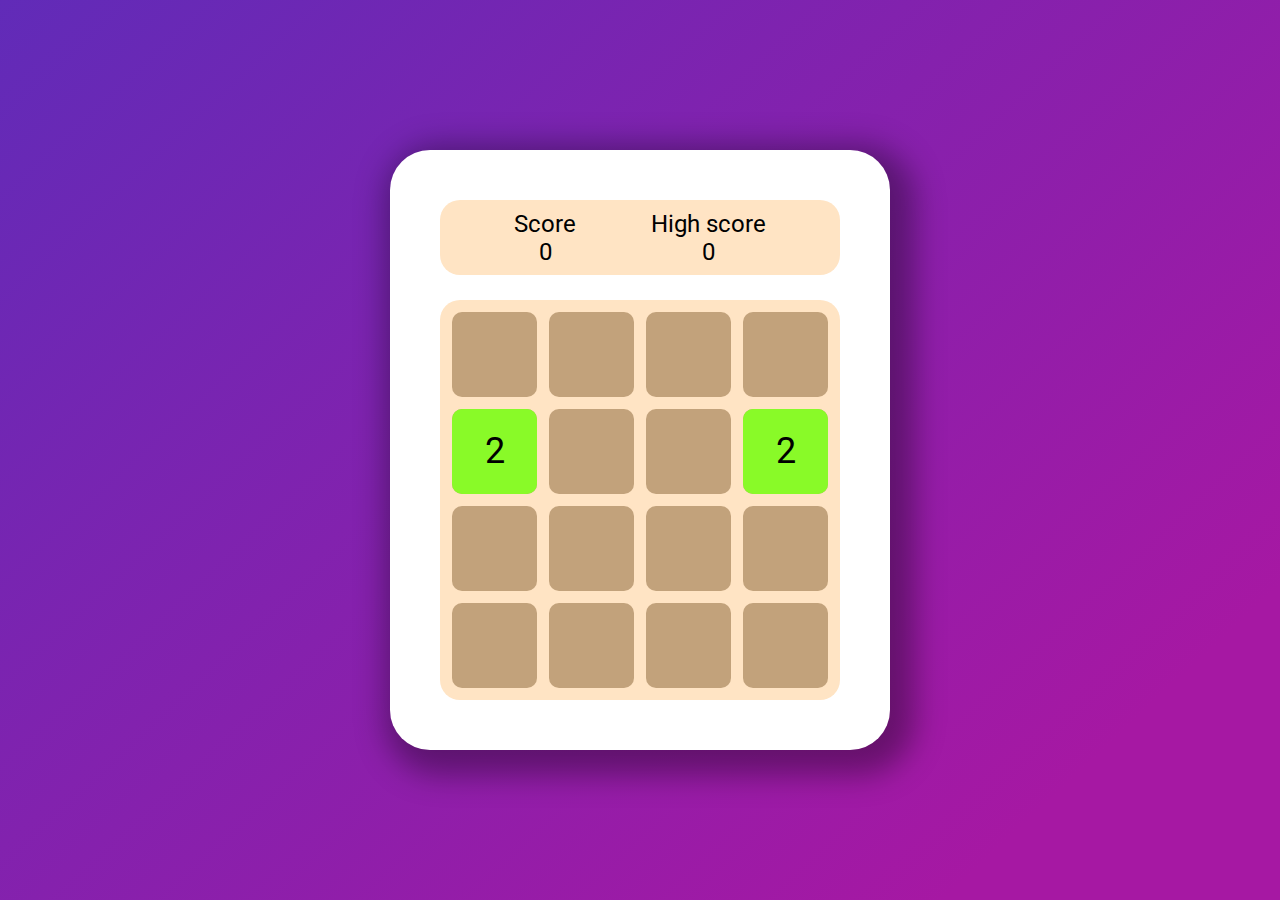
==== index.html @ 3ee7e167 "Версия 0.1" ====
<!DOCTYPE html>
<html lang="en">
  <head>
    <meta charset="UTF-8" />
    <meta name="viewport" content="width=device-width, initial-scale=1.0" />
    <link rel="stylesheet" href="index.css" />
    <link rel="preconnect" href="https://fonts.googleapis.com" />
    <link rel="preconnect" href="https://fonts.gstatic.com" crossorigin />
    <link
      href="https://fonts.googleapis.com/css2?family=Roboto&display=swap"
      rel="stylesheet"
    />
    <title>2048</title>
  </head>
  <body>
    <div id="gameWindow">
      <div id="score">
        <div>
          <span>Score</span>
          <span id="currentScore">0</span>
        </div>
        <div>
          <span>High score</span>
          <span id="highScore">0</span>
        </div>
      </div>
      <div id="gameBoard">
        <div id="gameCells"></div>
      </div>
    </div>
    <script src="index.js"></script>
  </body>
</html>
---- index.css ----
* {
  box-sizing: border-box;
  padding: 0;
  margin: 0;
  -webkit-user-select: none;
     -moz-user-select: none;
          user-select: none;
}

body {
  width: 100vw;
  height: 100vh;
  background: rgb(97, 43, 184);
  background: linear-gradient(137deg, rgb(97, 43, 184) 0%, rgb(166, 24, 163) 85%);
  background-size: contain;
  display: flex;
  flex-direction: column;
  justify-content: center;
  align-items: center;
  font-family: "Roboto", sans-serif;
}

#gameWindow {
  width: 500px;
  height: 600px;
  border-radius: 40px;
  overflow: hidden;
  background-color: white;
  box-shadow: 10px 10px 30px 15px rgba(0, 0, 0, 0.35);
}

#score {
  width: 400px;
  height: 75px;
  border-radius: 20px;
  background-color: bisque;
  position: relative;
  top: 50px;
  left: 50px;
  display: flex;
  justify-content: space-evenly;
  align-items: center;
  font-size: 24px;
}

#score div {
  display: flex;
  flex-direction: column;
  align-items: center;
}

#gameCells {
  width: 400px;
  height: 400px;
  border-radius: 20px;
  background-color: bisque;
  position: relative;
  left: 50px;
  top: 75px;
  position: relative;
  padding: 12px;
}

.cell {
  width: 85px;
  height: 85px;
  line-height: 85px;
  border-radius: 10px;
  background-color: rgb(195, 157, 110);
  text-align: center;
  font-size: 36px;
  position: absolute;
  transition: 250ms ease-in-out;
  transition-property: left, top, transform, opacity;
  opacity: 1;
}

.cell-0 {
  width: 85px;
  height: 85px;
  line-height: 85px;
  border-radius: 10px;
  background-color: rgb(194, 162, 123);
  color: transparent;
  position: absolute;
}

.cell-0-0 {
  top: 12px;
  left: 12px;
}

.cell-0-1 {
  top: 12px;
  left: 109px;
}

.cell-0-2 {
  top: 12px;
  left: 206px;
}

.cell-0-3 {
  top: 12px;
  left: 303px;
}

.cell-1-0 {
  top: 109px;
  left: 12px;
}

.cell-1-1 {
  top: 109px;
  left: 109px;
}

.cell-1-2 {
  top: 109px;
  left: 206px;
}

.cell-1-3 {
  top: 109px;
  left: 303px;
}

.cell-2-0 {
  top: 206px;
  left: 12px;
}

.cell-2-1 {
  top: 206px;
  left: 109px;
}

.cell-2-2 {
  top: 206px;
  left: 206px;
}

.cell-2-3 {
  top: 206px;
  left: 303px;
}

.cell-3-0 {
  top: 303px;
  left: 12px;
}

.cell-3-1 {
  top: 303px;
  left: 109px;
}

.cell-3-2 {
  top: 303px;
  left: 206px;
}

.cell-3-3 {
  top: 303px;
  left: 303px;
}

.cell-2 {
  background-color: #89fa28;
  z-index: 2;
}

.cell-4 {
  background-color: #afdc27;
  z-index: 4;
}

.cell-8 {
  background-color: #d9bc25;
  z-index: 8;
}

.cell-16 {
  background-color: #e5a72d;
  z-index: 16;
}

.cell-32 {
  background-color: #f09334;
  z-index: 32;
}

.cell-64 {
  background-color: #e97630;
  z-index: 64;
}

.cell-128 {
  background-color: #e04c2a;
  z-index: 128;
}

.cell-256 {
  background-color: #d92d25;
  z-index: 256;
}

.cell-512 {
  background-color: #d62c69;
  z-index: 512;
}

.cell-1024 {
  background-color: #d22cae;
  z-index: 1024;
}

.cell-2048 {
  background-color: #ce2bfc;
  z-index: 2048;
}

.evolving {
  transform: scale(1.2);
}

.spawned {
  transform: scale(0.1);
  opacity: 0;
}/*# sourceMappingURL=index.css.map */
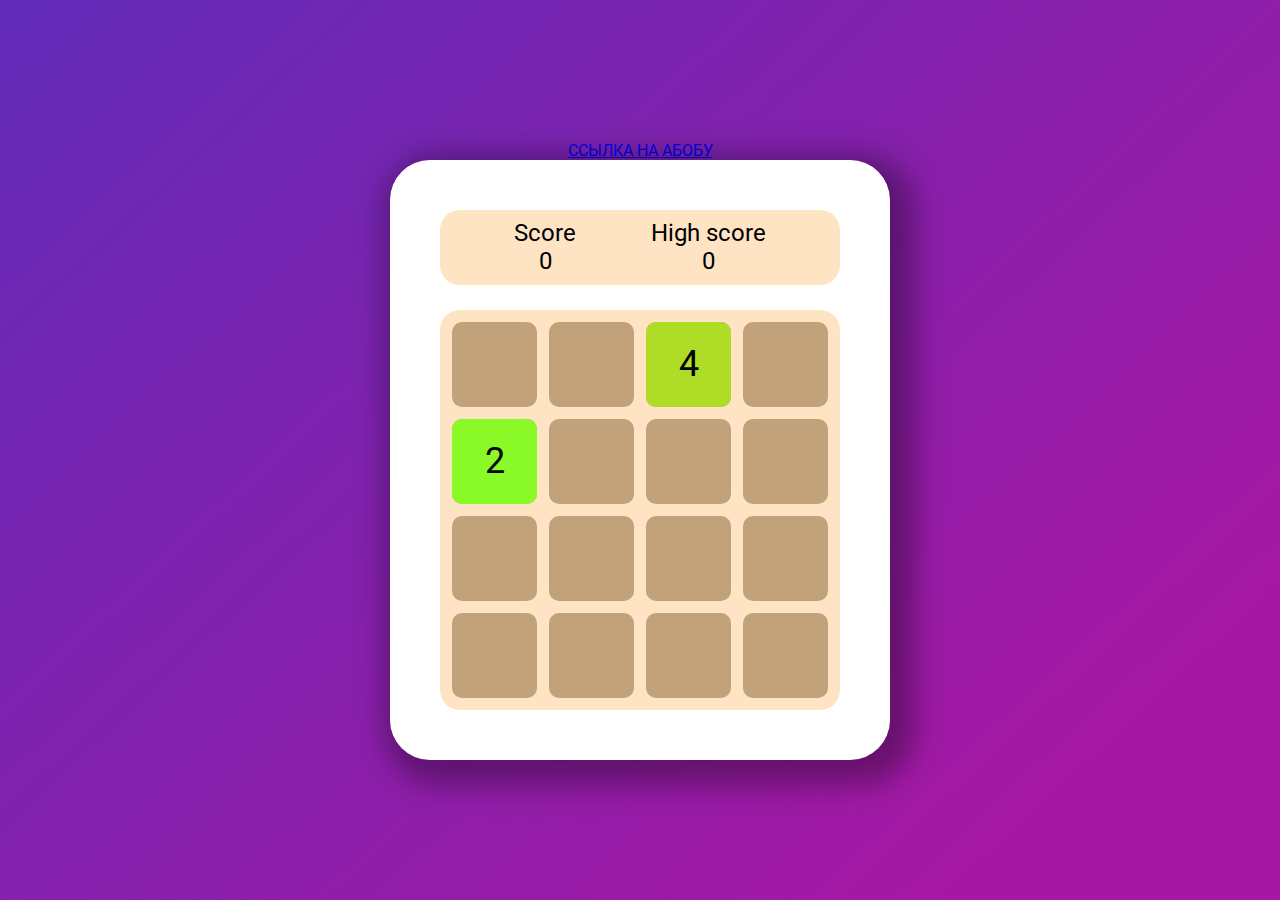
==== commit 5bb03058: "Тестовая версия" ====
--- a/index.html
+++ b/index.html
@@ -13,6 +13,7 @@
     <title>2048</title>
   </head>
   <body>
+    <a href="page2.html">ССЫЛКА НА АБОБУ</a>
     <div id="gameWindow">
       <div id="score">
         <div>
--- a/index.css
+++ b/index.css
@@ -18,6 +18,7 @@
   justify-content: center;
   align-items: center;
   font-family: "Roboto", sans-serif;
+  overflow: hidden;
 }
 
 #gameWindow {
@@ -57,7 +58,6 @@
   position: relative;
   left: 50px;
   top: 75px;
-  position: relative;
   padding: 12px;
 }
 
@@ -70,7 +70,7 @@
   text-align: center;
   font-size: 36px;
   position: absolute;
-  transition: 250ms ease-in-out;
+  transition: 100ms ease-in-out;
   transition-property: left, top, transform, opacity;
   opacity: 1;
 }
@@ -227,4 +227,116 @@
 .spawned {
   transform: scale(0.1);
   opacity: 0;
+}
+
+@media screen and (max-width: 760px) {
+  #gameWindow {
+    width: 360px;
+    height: 440px;
+    border-radius: 32px;
+    overflow: hidden;
+    background-color: white;
+    box-shadow: 10px 10px 30px 15px rgba(0, 0, 0, 0.35);
+  }
+  #score {
+    width: 320px;
+    height: 60px;
+    border-radius: 16px;
+    background-color: bisque;
+    position: relative;
+    top: 20px;
+    left: 20px;
+    display: flex;
+    justify-content: space-evenly;
+    align-items: center;
+    font-size: 19.2px;
+  }
+  #score div {
+    display: flex;
+    flex-direction: column;
+    align-items: center;
+  }
+  #gameCells {
+    width: 320px;
+    height: 320px;
+    border-radius: 20px;
+    left: 20px;
+    top: 40px;
+    padding: 9.6px;
+  }
+  .cell {
+    width: 68px;
+    height: 68px;
+    line-height: 68px;
+    font-size: 28.8px;
+  }
+  .cell-0 {
+    width: 68px;
+    height: 68px;
+    line-height: 68px;
+  }
+  .cell-0-0 {
+    top: 9.6px;
+    left: 9.6px;
+  }
+  .cell-0-1 {
+    top: 9.6px;
+    left: 87.2px;
+  }
+  .cell-0-2 {
+    top: 9.6px;
+    left: 164.8px;
+  }
+  .cell-0-3 {
+    top: 9.6px;
+    left: 242.4px;
+  }
+  .cell-1-0 {
+    top: 87.2px;
+    left: 9.6px;
+  }
+  .cell-1-1 {
+    top: 87.2px;
+    left: 87.2px;
+  }
+  .cell-1-2 {
+    top: 87.2px;
+    left: 164.8px;
+  }
+  .cell-1-3 {
+    top: 87.2px;
+    left: 242.4px;
+  }
+  .cell-2-0 {
+    top: 164.8px;
+    left: 9.6px;
+  }
+  .cell-2-1 {
+    top: 164.8px;
+    left: 87.2px;
+  }
+  .cell-2-2 {
+    top: 164.8px;
+    left: 164.8px;
+  }
+  .cell-2-3 {
+    top: 164.8px;
+    left: 242.4px;
+  }
+  .cell-3-0 {
+    top: 242.4px;
+    left: 9.6px;
+  }
+  .cell-3-1 {
+    top: 242.4px;
+    left: 87.2px;
+  }
+  .cell-3-2 {
+    top: 242.4px;
+    left: 164.8px;
+  }
+  .cell-3-3 {
+    top: 242.4px;
+    left: 242.4px;
+  }
 }/*# sourceMappingURL=index.css.map */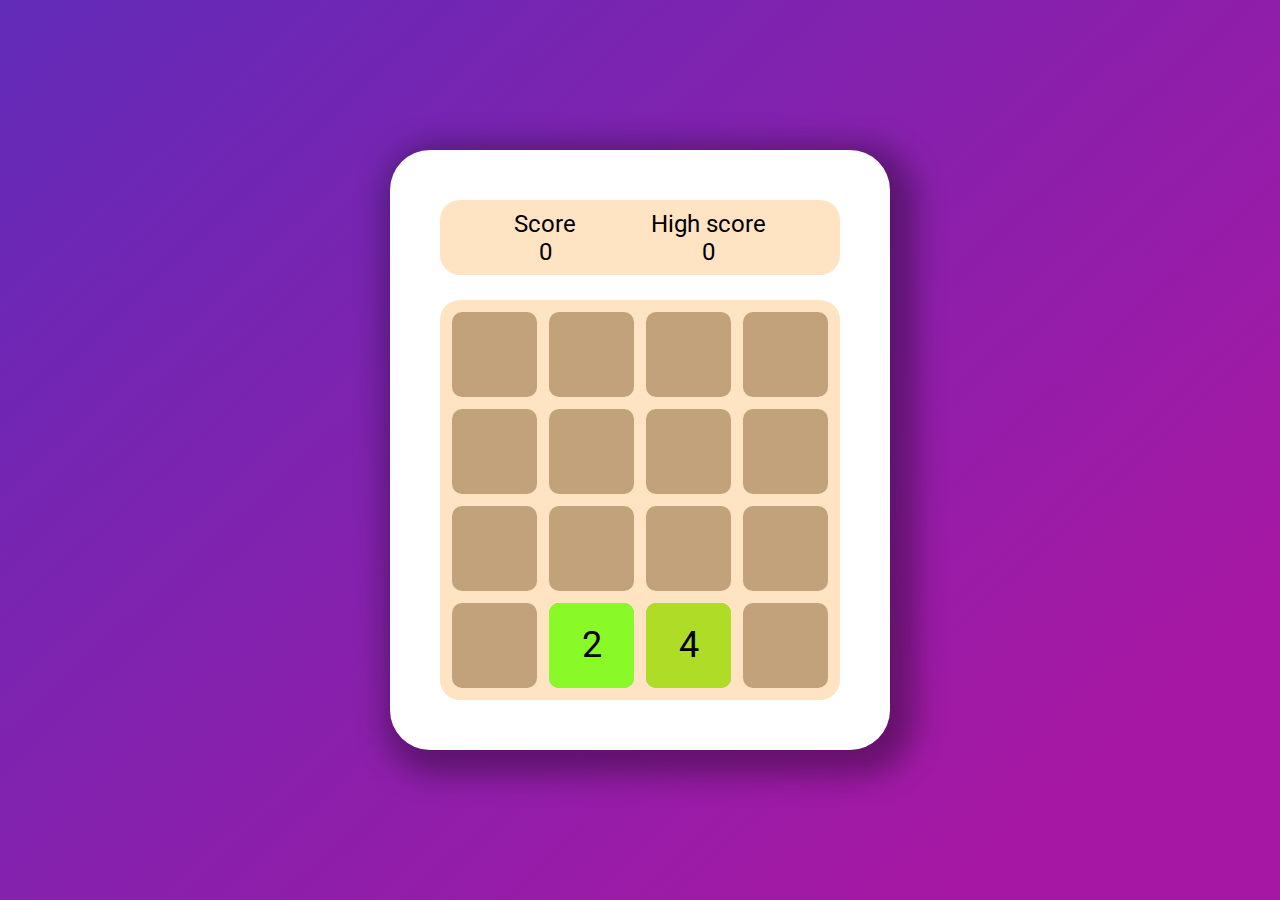
==== commit 157fbb3a: "Конец теста" ====
--- a/index.html
+++ b/index.html
@@ -13,7 +13,6 @@
     <title>2048</title>
   </head>
   <body>
-    <a href="page2.html">ССЫЛКА НА АБОБУ</a>
     <div id="gameWindow">
       <div id="score">
         <div>
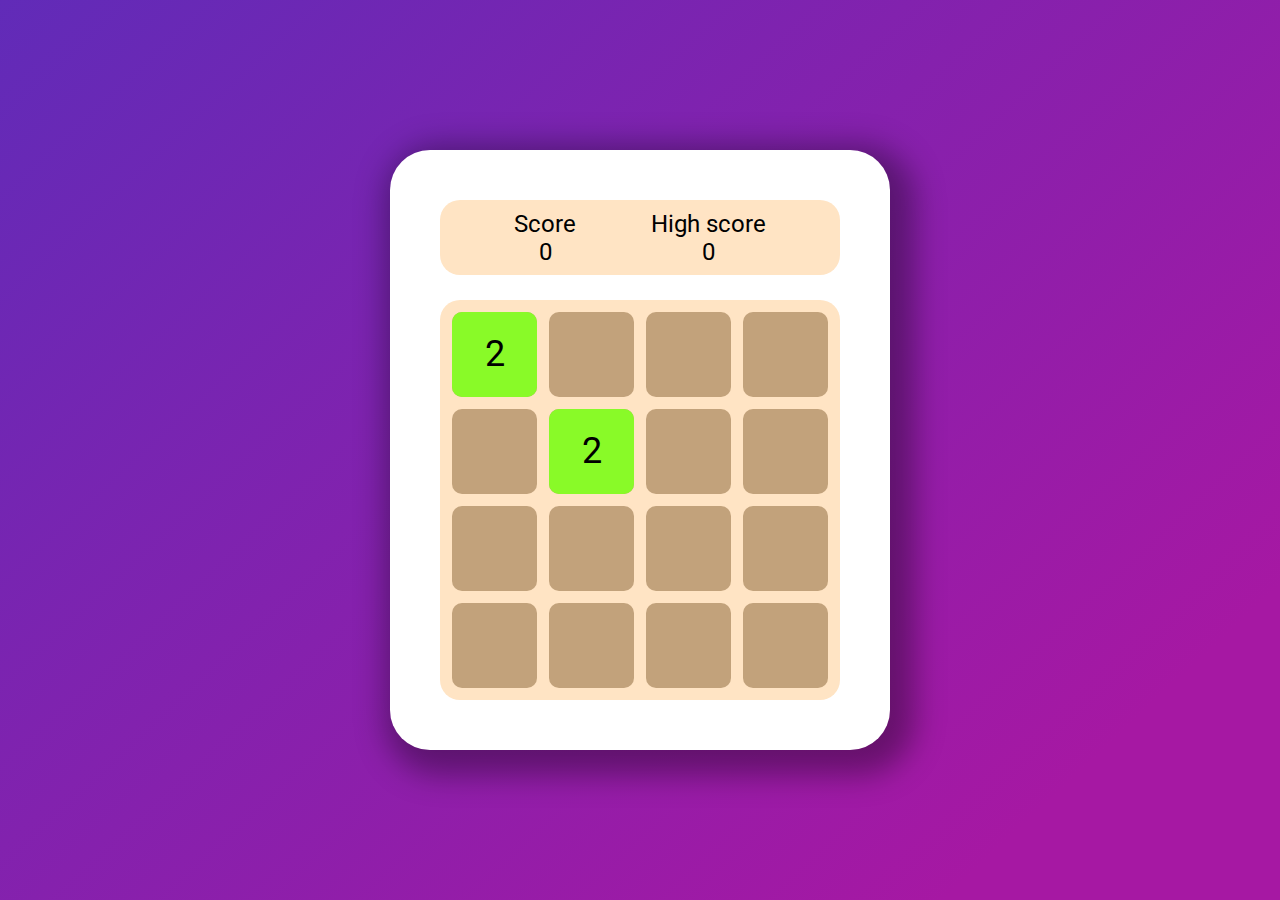
==== commit 48a3502a: "Какой-то коммит" ====
--- a/index.html
+++ b/index.html
@@ -10,7 +10,7 @@
       href="https://fonts.googleapis.com/css2?family=Roboto&display=swap"
       rel="stylesheet"
     />
-    <title>2048</title>
+    <title>2048+1</title>
   </head>
   <body>
     <div id="gameWindow">
